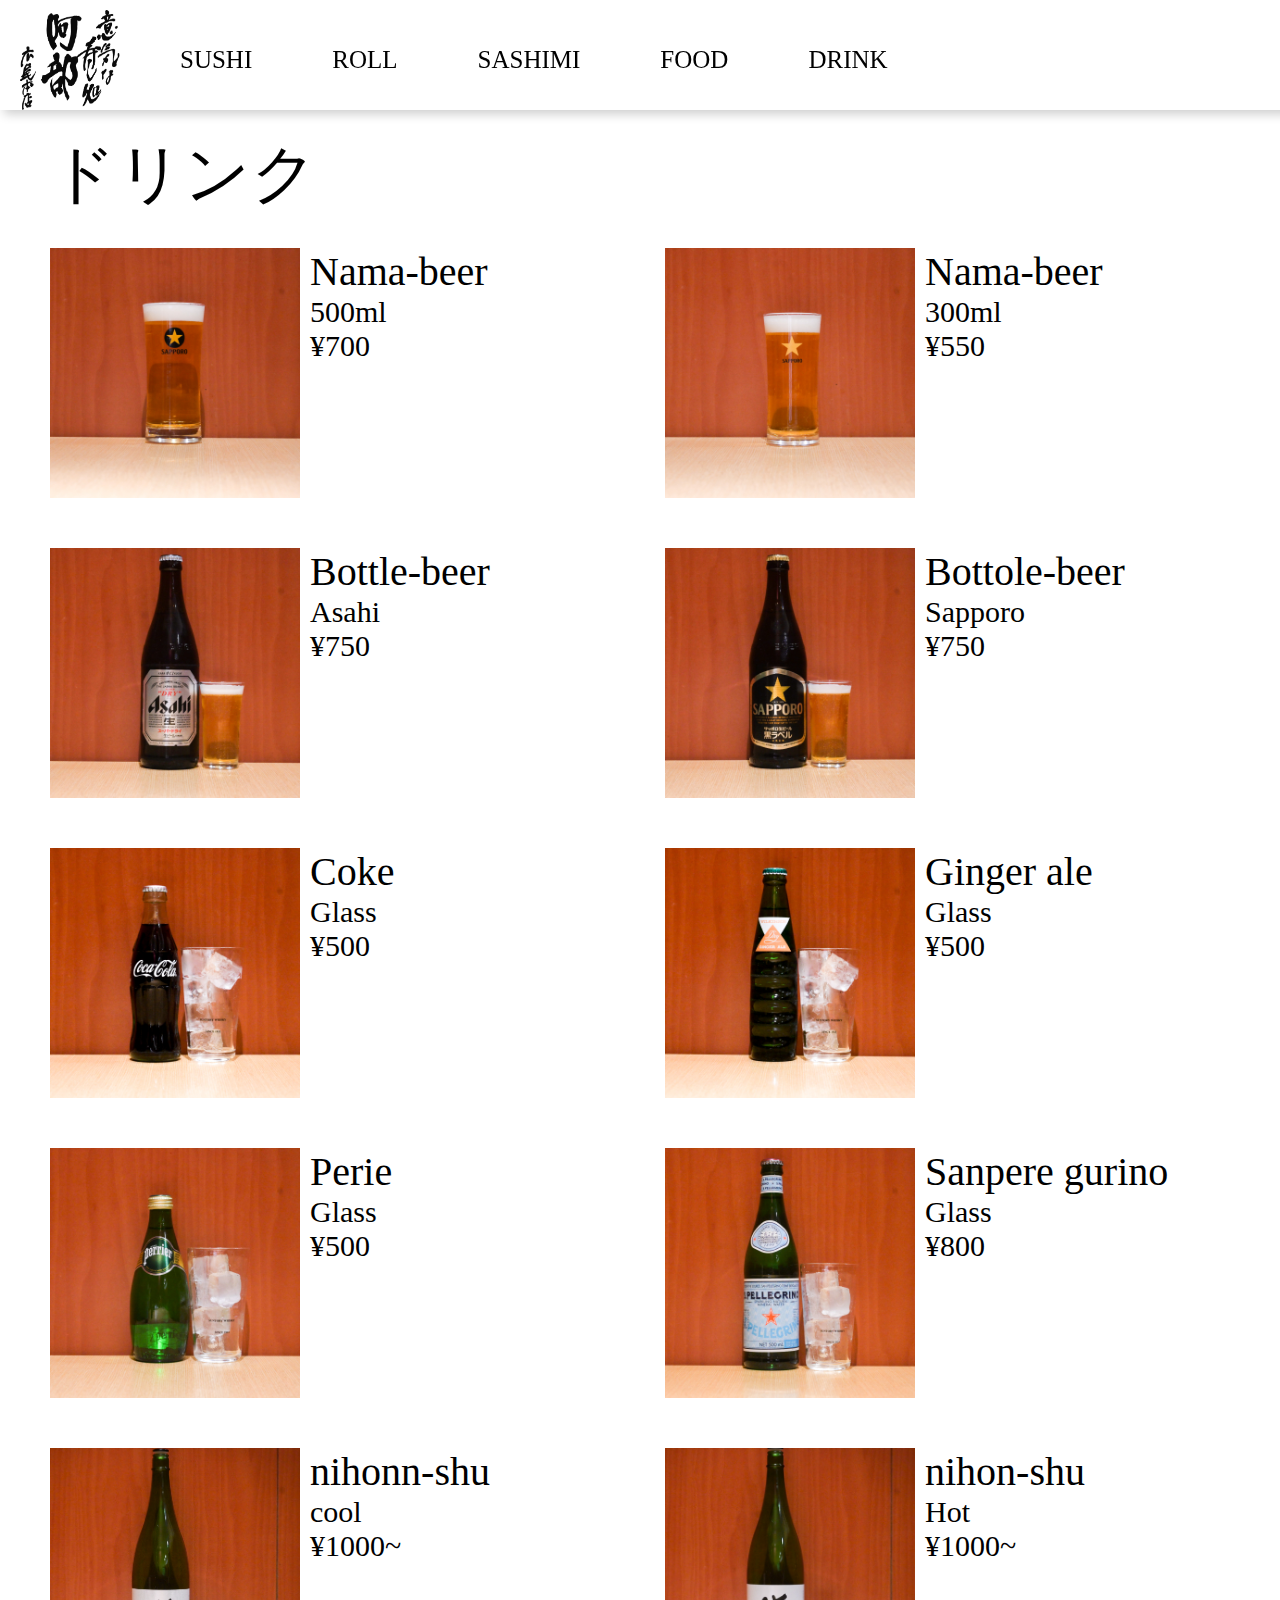
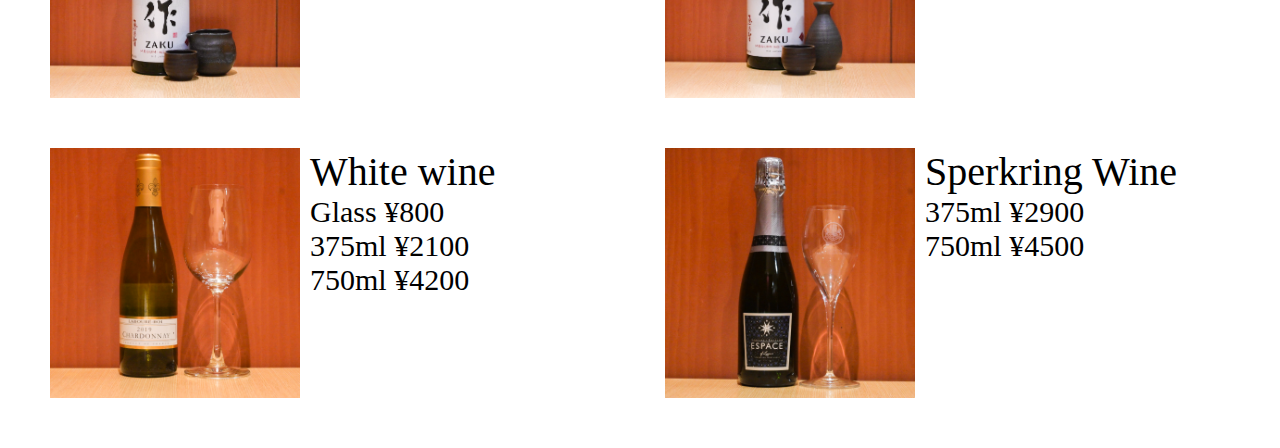
==== drink.html @ a20bcecf "Add files via upload" ====
<!DOCTYPE html>
<html>
<head>
	<link rel="apple-touch-icon-precomposed" href="logo.png" />
	<meta charset="utf-8">
	<title>阿部寿司広尾本店</title>
	<link rel="stylesheet" type="text/css" href="index.css">
</head>
<body>
	<header><img src="img.png">
		<ul>
			<li><a href="index.html">SUSHI</a></li>
			<li><a href="roll.html">ROLL</a></li>
			<li><a href="sashimi.html">SASHIMI</a></li>
			<li><a href="food.html">FOOD</a></li>
			<li><a>DRINK</a></li>
		</ul>
	</header>

		<div class="sushi-container">
			<div><h1>ドリンク</h1></div>
			<ul>
				<li><img src="img----1.jpg"><p class="name">Nama-beer</p><p class="name2">500ml</p><p class="place">¥700</p></li>
				<li><img src="img----2.jpg"><p class="name">Nama-beer</p><p class="name2">300ml</p><p class="place">¥550</p></li>
				<li><img src="img----3.jpg"><p class="name">Bottle-beer</p><p class="name2">Asahi</p><p class="place">¥750</p></li>
				<li><img src="img----4.jpg"><p class="name">Bottole-beer</p><p class="name2">Sapporo</p><p class="place">¥750</p></li>
				<li><img src="img----5.jpg"><p class="name">Coke</p><p class="name2">Glass</p><p class="place">¥500</p></li>
				<li><img src="img----6.jpg"><p class="name">Ginger ale</p><p class="name2">Glass</p><p class="place">¥500</p></li>
				<li><img src="img----7.jpg"><p class="name">Perie</p><p class="name2">Glass</p><p class="place">¥500</p></li>
				<li><img src="img----8.jpg"><p class="name">Sanpere gurino</p><p class="name2">Glass</p><p class="place">¥800</p></li>
				<li><img src="img----9.jpg"><p class="name">nihonn-shu</p><p class="name2">cool</p><p class="place">¥1000~</p></li>
				<li><img src="img----10.jpg"><p class="name">nihon-shu</p><p class="name2">Hot</p><p class="place">¥1000~</p></li>
				<li><img src="img----11.jpg"><p class="name">White wine</p><p class="name2">Glass  ¥800</p><p class="name2">375ml  ¥2100</p><p class="name2">750ml  ¥4200</p><p class="place"></p></li>
				<li><img src="img----12.jpg"><p class="name">Sperkring Wine</p><p class="name2">375ml  ¥2900</p><p class="name2">750ml  ¥4500</p><p class="place"></p></li>
			</ul>
		</div>
</body>
</html>
---- index.css ----
*{
	font-family: "Times New Roman";
	font-weight: normal;
	color: black;
	text-decoration:none;
	margin: 0;
	list-style: none;
	padding: 0;
	font-weight: normal;
}
header{
	width: 100%;
	height: 100px;
	display: flex;
	background-image: url("img0.jpg");
	background-size: cover;
	box-shadow: 4px 4px 10px rgba(0,0,0,.2);
	padding-top: 10px;
	padding-left: 20px;
	position: fixed;
	z-index: 100;
}
header img{
	width: 100px;
	margin-right: 20px;
}
header li{
	float: left;
	padding: 0 40px;
	line-height: 100px;
	font-size: 25px;
}
.sushi-container{
	width: 100%;
	padding-top: 100px;
	background-image: url("img0.jpg");
	background-size: cover;
	background-attachment: fixed;
}
.sushi-container h1{
	font-size: 65px;
	padding:30px 0 30px 50px; 
	
}
.sushi-container ul{
	padding-left: 50px;
	display: flex;
	flex-wrap: wrap;
	z-index:0;
}
.sushi-container li{

	width: 50%;
	padding-bottom: 50px;
}
.sushi-container img{
	float: left;
	width: 250px;
	height: 250px;
	background-image: url("img1.jpg");
	background-size: cover;
	margin-right: 10px;
}
.sushi-container p{

}
.name{
	font-size: 40px;
}
.name2{
	font-size: 30px;
}
.place{
	font-size: 30px;
}
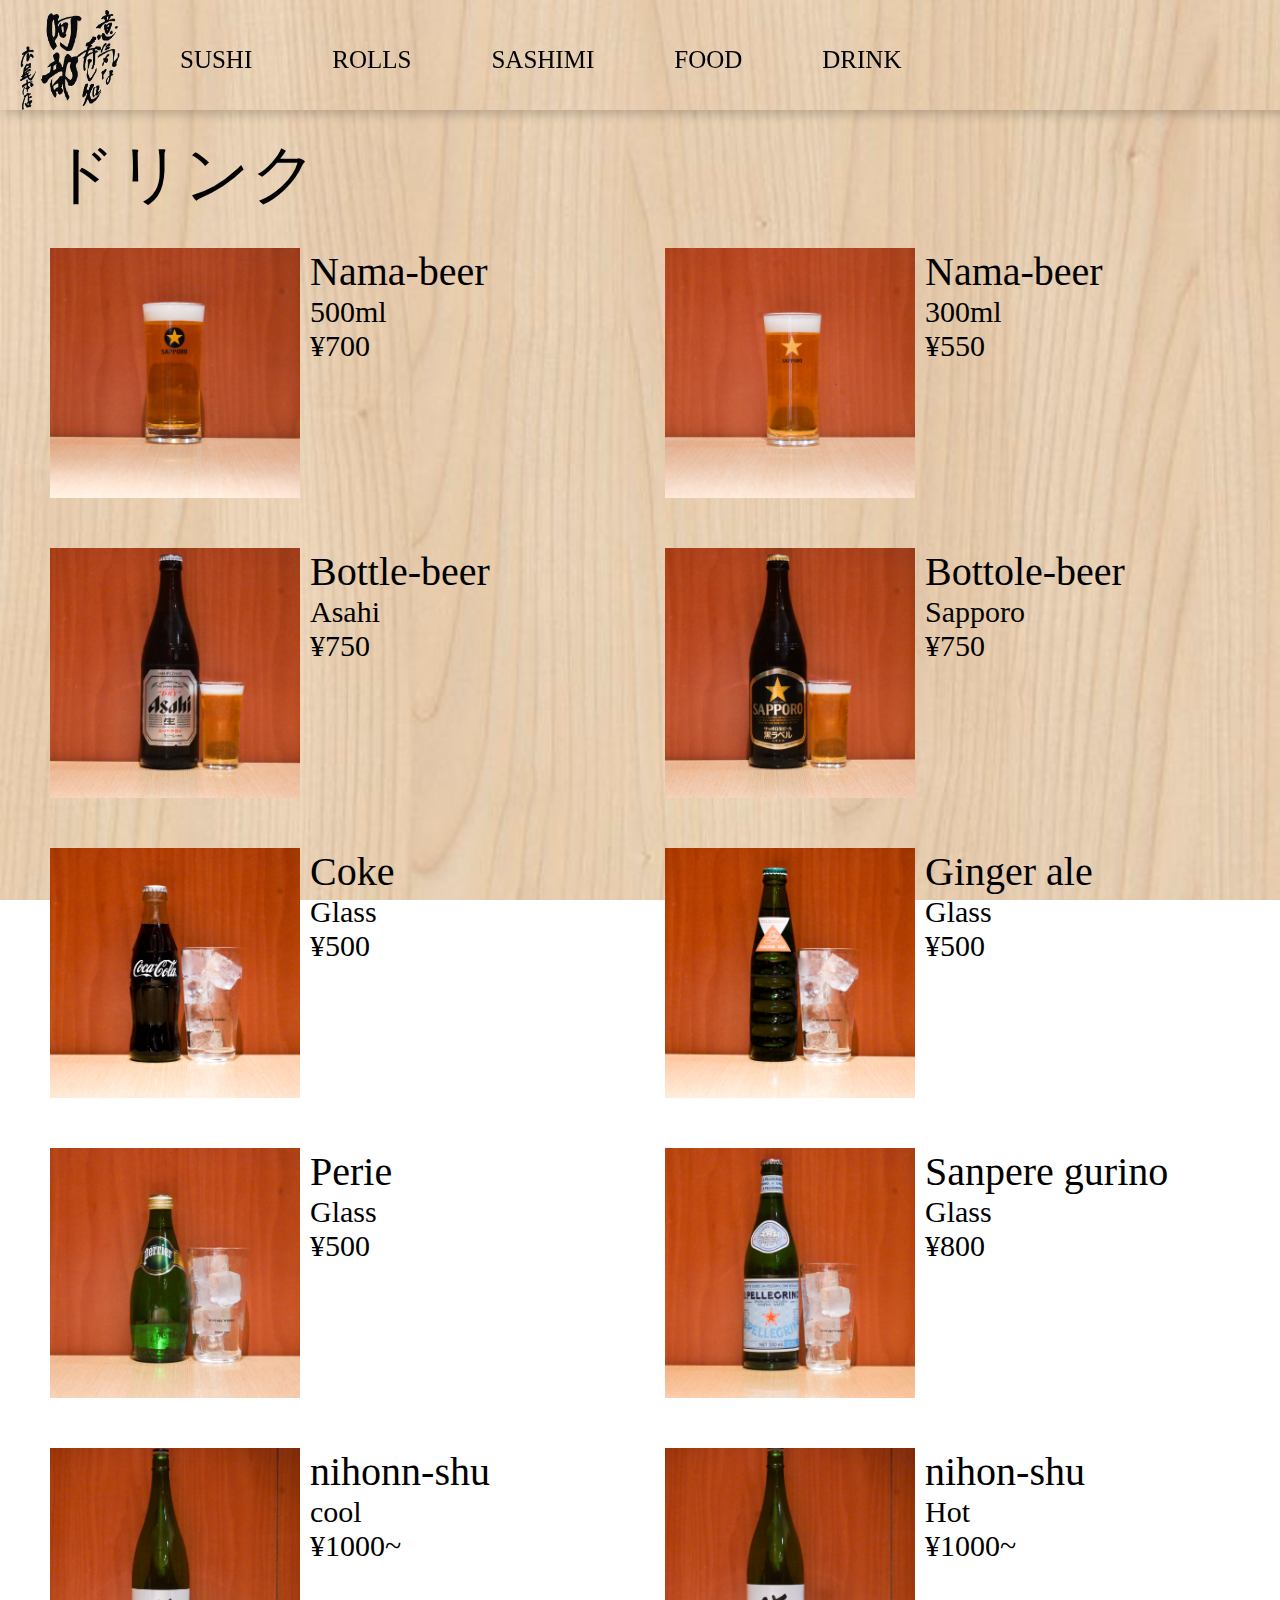
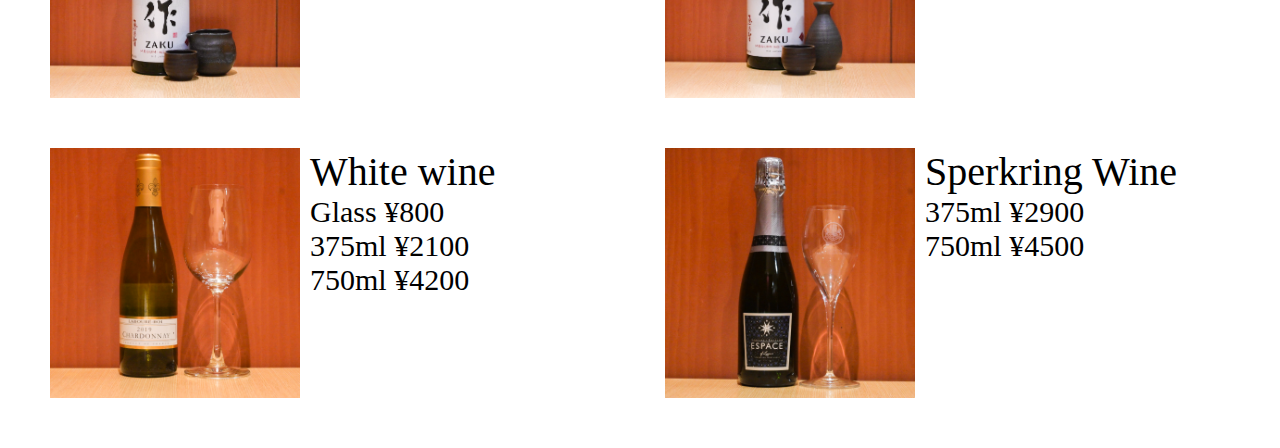
==== commit 811acb07: "Update drink.html" ====
--- a/drink.html
+++ b/drink.html
@@ -10,7 +10,7 @@
 	<header><img src="img.png">
 		<ul>
 			<li><a href="index.html">SUSHI</a></li>
-			<li><a href="roll.html">ROLL</a></li>
+			<li><a href="roll.html">ROLLS</a></li>
 			<li><a href="sashimi.html">SASHIMI</a></li>
 			<li><a href="food.html">FOOD</a></li>
 			<li><a>DRINK</a></li>
@@ -35,4 +35,4 @@
 			</ul>
 		</div>
 </body>
-</html>+</html>
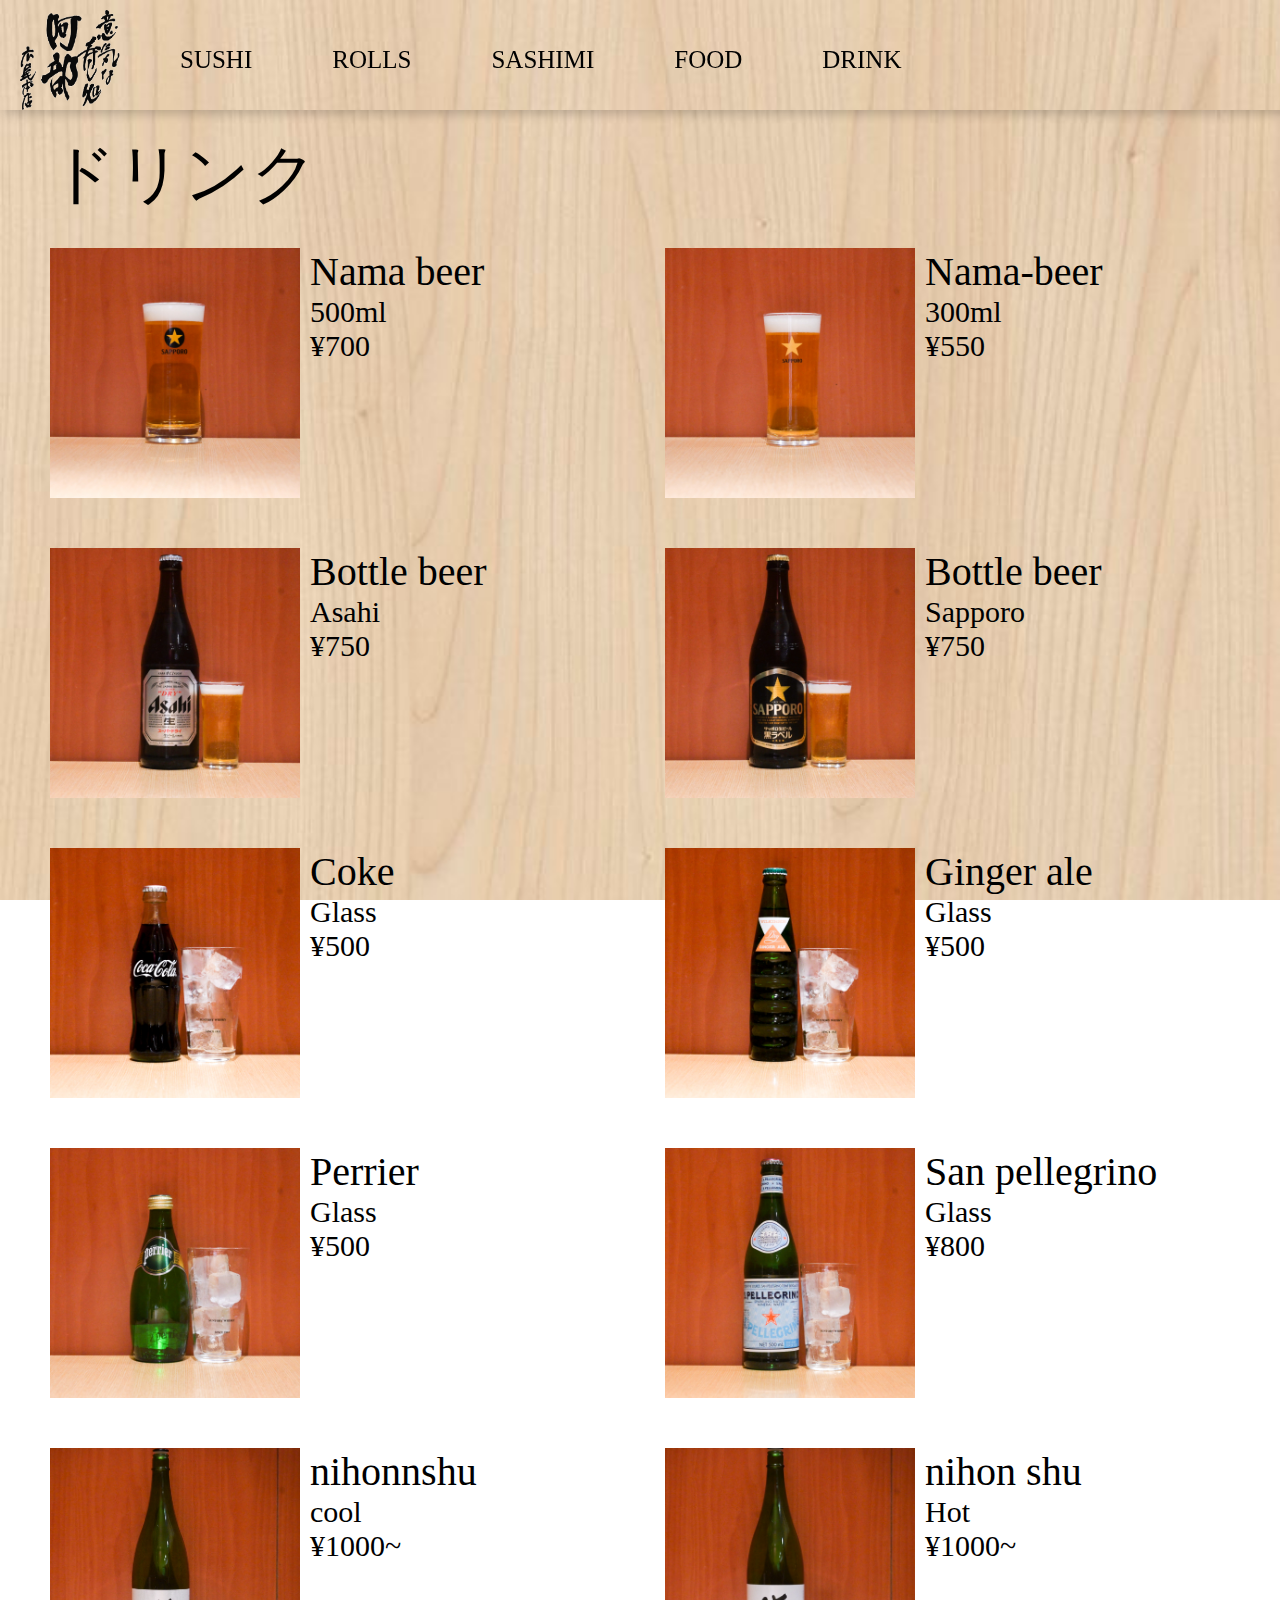
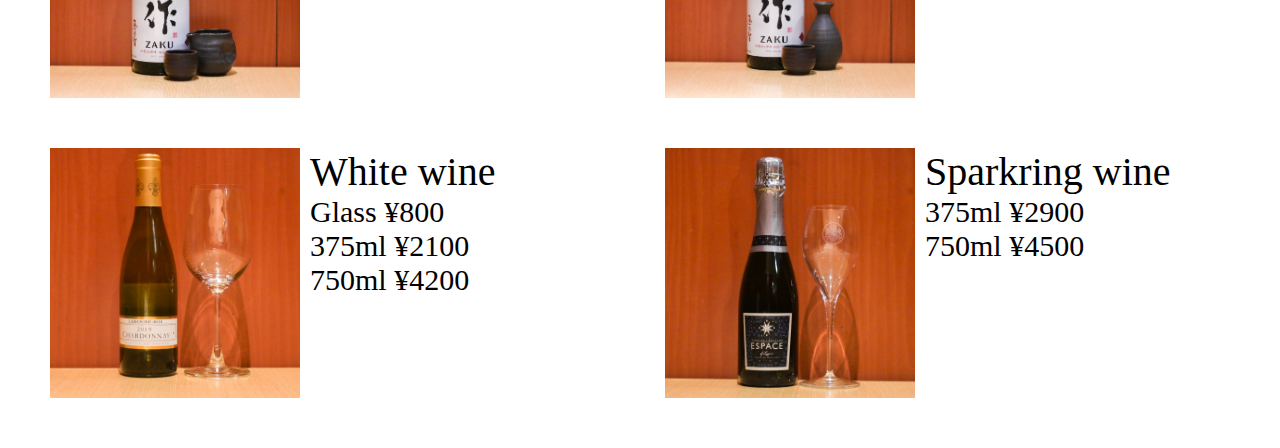
==== commit 7d790747: "Update drink.html" ====
--- a/drink.html
+++ b/drink.html
@@ -20,18 +20,18 @@
 		<div class="sushi-container">
 			<div><h1>ドリンク</h1></div>
 			<ul>
-				<li><img src="img----1.jpg"><p class="name">Nama-beer</p><p class="name2">500ml</p><p class="place">¥700</p></li>
+				<li><img src="img----1.jpg"><p class="name">Nama beer</p><p class="name2">500ml</p><p class="place">¥700</p></li>
 				<li><img src="img----2.jpg"><p class="name">Nama-beer</p><p class="name2">300ml</p><p class="place">¥550</p></li>
-				<li><img src="img----3.jpg"><p class="name">Bottle-beer</p><p class="name2">Asahi</p><p class="place">¥750</p></li>
-				<li><img src="img----4.jpg"><p class="name">Bottole-beer</p><p class="name2">Sapporo</p><p class="place">¥750</p></li>
+				<li><img src="img----3.jpg"><p class="name">Bottle beer</p><p class="name2">Asahi</p><p class="place">¥750</p></li>
+				<li><img src="img----4.jpg"><p class="name">Bottle beer</p><p class="name2">Sapporo</p><p class="place">¥750</p></li>
 				<li><img src="img----5.jpg"><p class="name">Coke</p><p class="name2">Glass</p><p class="place">¥500</p></li>
 				<li><img src="img----6.jpg"><p class="name">Ginger ale</p><p class="name2">Glass</p><p class="place">¥500</p></li>
-				<li><img src="img----7.jpg"><p class="name">Perie</p><p class="name2">Glass</p><p class="place">¥500</p></li>
-				<li><img src="img----8.jpg"><p class="name">Sanpere gurino</p><p class="name2">Glass</p><p class="place">¥800</p></li>
-				<li><img src="img----9.jpg"><p class="name">nihonn-shu</p><p class="name2">cool</p><p class="place">¥1000~</p></li>
-				<li><img src="img----10.jpg"><p class="name">nihon-shu</p><p class="name2">Hot</p><p class="place">¥1000~</p></li>
+				<li><img src="img----7.jpg"><p class="name">Perrier</p><p class="name2">Glass</p><p class="place">¥500</p></li>
+				<li><img src="img----8.jpg"><p class="name">San pellegrino</p><p class="name2">Glass</p><p class="place">¥800</p></li>
+				<li><img src="img----9.jpg"><p class="name">nihonnshu</p><p class="name2">cool</p><p class="place">¥1000~</p></li>
+				<li><img src="img----10.jpg"><p class="name">nihon shu</p><p class="name2">Hot</p><p class="place">¥1000~</p></li>
 				<li><img src="img----11.jpg"><p class="name">White wine</p><p class="name2">Glass  ¥800</p><p class="name2">375ml  ¥2100</p><p class="name2">750ml  ¥4200</p><p class="place"></p></li>
-				<li><img src="img----12.jpg"><p class="name">Sperkring Wine</p><p class="name2">375ml  ¥2900</p><p class="name2">750ml  ¥4500</p><p class="place"></p></li>
+				<li><img src="img----12.jpg"><p class="name">Sparkring wine</p><p class="name2">375ml  ¥2900</p><p class="name2">750ml  ¥4500</p><p class="place"></p></li>
 			</ul>
 		</div>
 </body>
